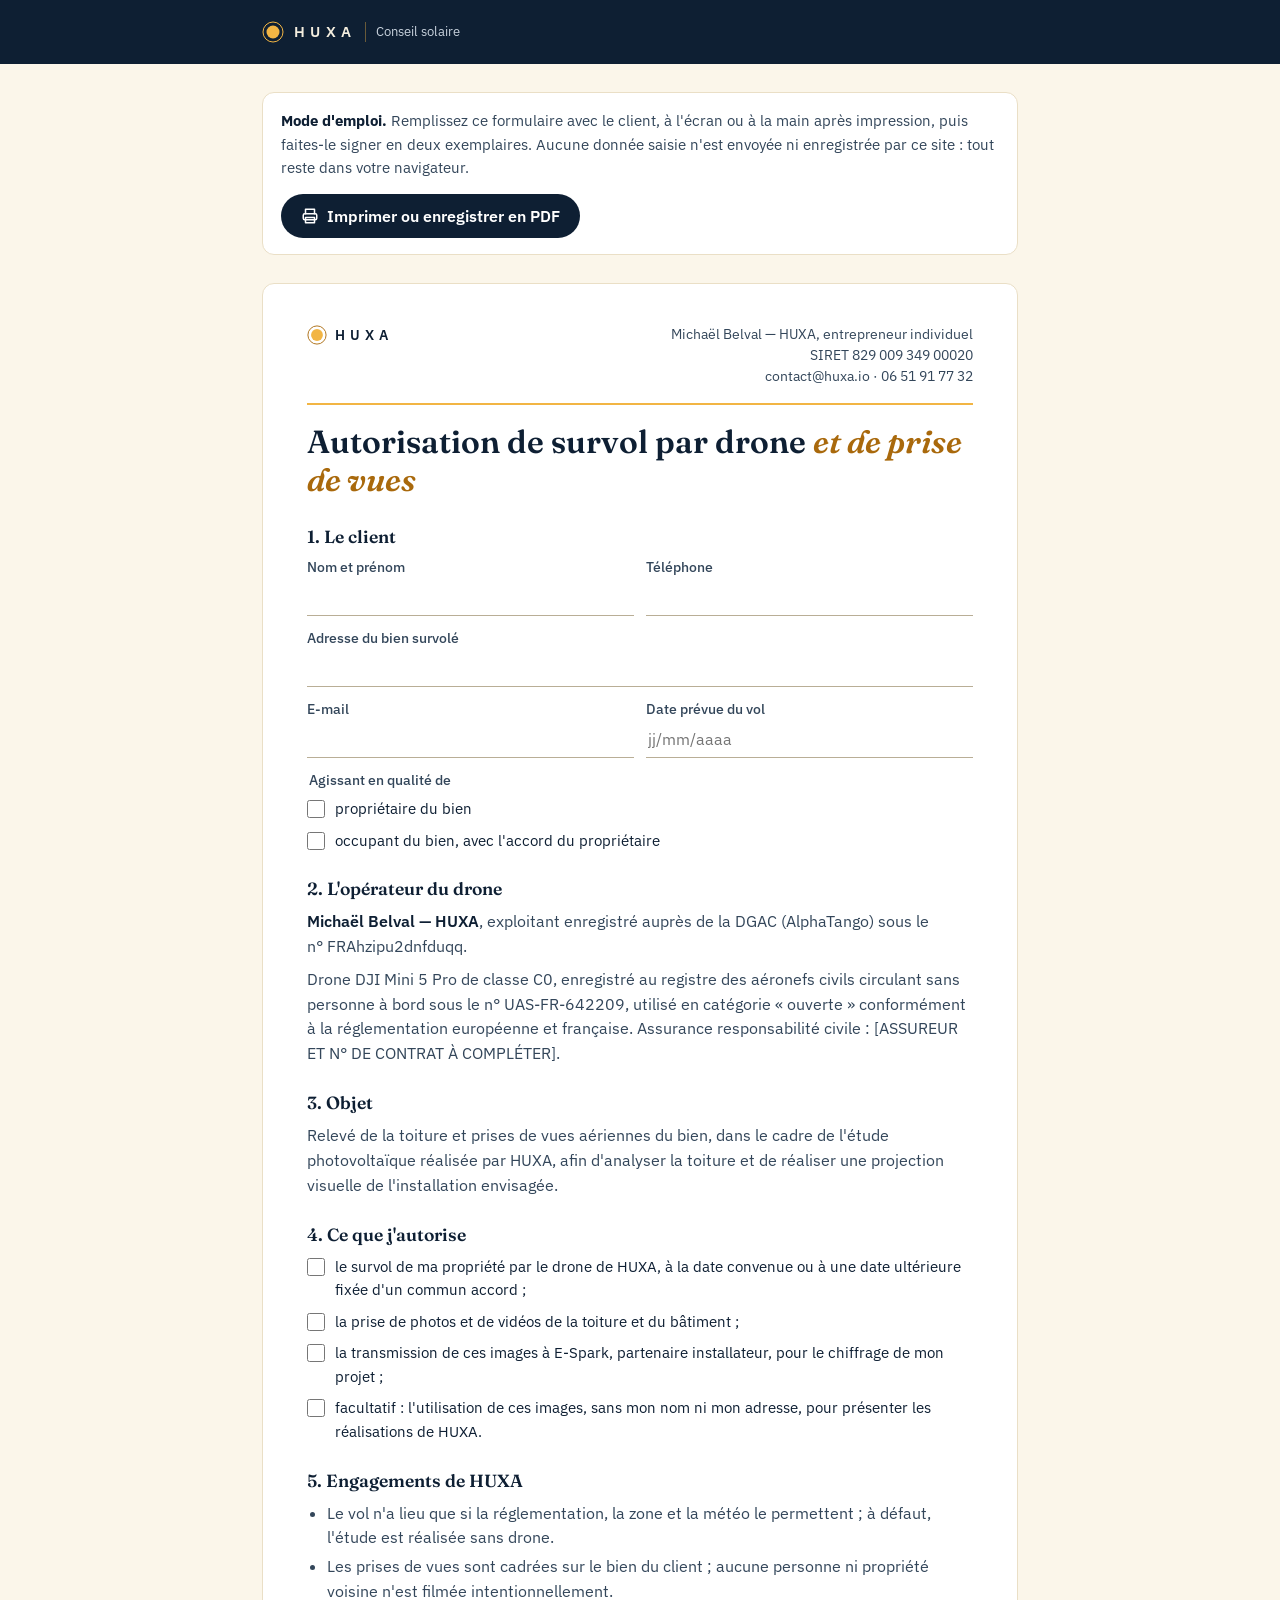
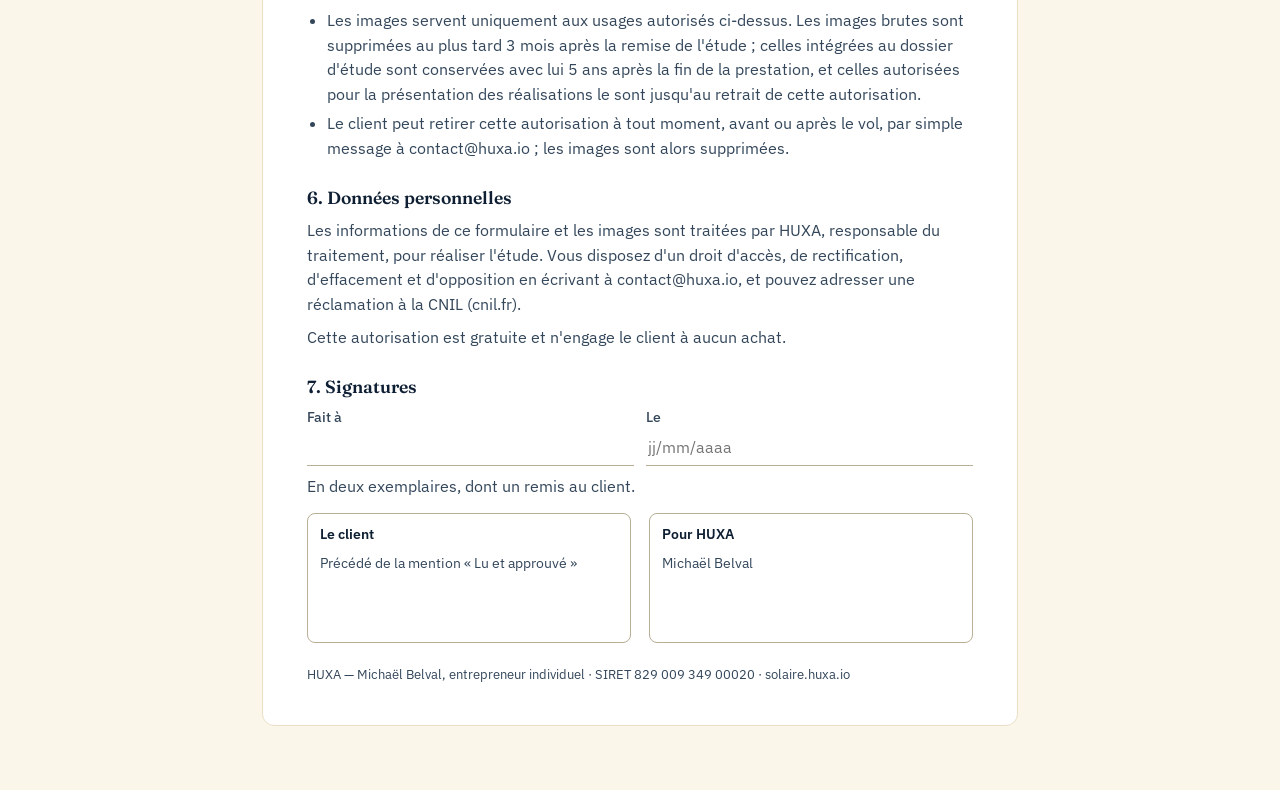
==== autorisation-drone.html @ b0382072 "Site HUXA — conseil photovoltaïque (solaire.huxa.io) Landing page, mentions légales, formulaire d'au" ====
<!doctype html>
<html lang="fr">
<head>
<meta charset="utf-8">
<meta name="viewport" content="width=device-width, initial-scale=1">
<title>Autorisation de survol par drone – HUXA</title>
<meta name="robots" content="noindex, nofollow">
<meta name="theme-color" content="#0E1F33">
<link rel="icon" href="favicon.svg" type="image/svg+xml">
<link rel="preconnect" href="https://fonts.googleapis.com">
<link rel="preconnect" href="https://fonts.gstatic.com" crossorigin>
<link rel="stylesheet" href="https://fonts.googleapis.com/css2?family=Fraunces:ital,opsz,wght@0,9..144,600;1,9..144,600&family=IBM+Plex+Sans:wght@400;500;600&display=swap">
<style>
:root{
  --nuit:#0E1F33;--or:#F2B544;--or-fonce:#A9690C;--creme:#FBF6EA;
  --texte:#0E1F33;--texte2:#33465A;--clair:#F4EEDF;--clair2:#C9D3DE;--ligne:#B9AE96;
  --serif:"Fraunces",Georgia,"Times New Roman",serif;
  --sans:"IBM Plex Sans",system-ui,-apple-system,"Segoe UI",Roboto,sans-serif;
}
*,*::before,*::after{box-sizing:border-box}
html{-webkit-text-size-adjust:100%}
body{margin:0;background:var(--creme);color:var(--texte);font-family:var(--sans);font-size:1rem;line-height:1.55}
h1,h2{font-family:var(--serif);font-weight:600;line-height:1.2;margin:0}
p{margin:0}
a{color:inherit}
:focus-visible{outline:3px solid var(--or-fonce);outline-offset:2px;border-radius:3px}
.entete :focus-visible{outline-color:var(--or)}
.wrap{width:100%;max-width:820px;margin:0 auto;padding:0 20px}
.logo{display:inline-flex;align-items:center;gap:10px;text-decoration:none;color:var(--clair)}
.logo b{font-weight:600;letter-spacing:.35em;font-size:.95rem;margin-right:-.35em}
.logo small{font-size:.8rem;color:var(--clair2);padding-left:10px;margin-left:4px;border-left:1px solid rgba(242,181,68,.4)}
.entete{background:var(--nuit)}
.entete .wrap{display:flex;align-items:center;min-height:64px}

.aide{margin-top:28px;padding:16px 18px;border-radius:12px;background:#fff;border:1px solid #EADFC6;color:var(--texte2);font-size:.95rem}
.aide strong{color:var(--texte)}
.imprimer{margin-top:14px;display:inline-flex;align-items:center;gap:8px;min-height:44px;padding:10px 20px;border:0;border-radius:999px;background:var(--nuit);color:#fff;font:600 1rem var(--sans);cursor:pointer}
.imprimer:hover{background:#1D3A5A}

.doc{margin:28px 0 64px;padding:28px 22px;background:#fff;border:1px solid #EADFC6;border-radius:12px}
.doc-tete{display:flex;justify-content:space-between;align-items:flex-start;gap:16px;flex-wrap:wrap;padding-bottom:16px;border-bottom:2px solid var(--or)}
.doc-tete .marque{display:flex;align-items:center;gap:8px;font-weight:600;letter-spacing:.35em;font-size:.9rem}
.doc-tete .ref{font-size:.85rem;color:var(--texte2);text-align:right}
h1{font-size:clamp(1.5rem,5.5vw,2rem);margin-top:18px}
h1 em{font-style:italic;color:var(--or-fonce)}
h2{font-size:1.1rem;margin:26px 0 10px}
.doc p,.doc li{color:var(--texte2)}
.doc p+p{margin-top:8px}
.doc strong{color:var(--texte);font-weight:600}
ul.puces{margin:6px 0 0;padding-left:20px}
ul.puces li+li{margin-top:4px}

.champs{display:grid;gap:12px}
.champ{display:grid;gap:2px}
.champ label,.legende{font-size:.85rem;font-weight:500;color:var(--texte2)}
input[type=text],input[type=email],input[type=tel],input[type=date]{width:100%;min-height:36px;padding:4px 2px;border:0;border-bottom:1.5px solid var(--ligne);background:transparent;font:1rem var(--sans);color:var(--texte);border-radius:0}
input:focus{outline:none;border-bottom-color:var(--or-fonce);background:#FDF9EF}
fieldset{border:0;margin:0;padding:0}
.qualite{margin-top:12px}
.exemplaires{margin-top:8px}
.choix{display:grid;gap:8px;margin-top:6px}
.choix label{display:flex;gap:10px;align-items:flex-start;color:var(--texte);font-size:.95rem}
.choix input{width:18px;height:18px;margin:3px 0 0;flex:none;accent-color:var(--or-fonce)}

.signatures{display:grid;gap:18px;margin-top:14px}
.sign{border:1.5px solid var(--ligne);border-radius:8px;padding:10px 12px;min-height:130px}
.sign p{font-size:.85rem}
.sign .qui{font-weight:600;color:var(--texte)}
.pied-doc{margin-top:22px;font-size:.8rem;color:var(--texte2)}

@media (min-width:600px){
  .wrap{padding:0 32px}
  .doc{padding:40px 44px}
  .champs.deux{grid-template-columns:1fr 1fr}
  .champ.large{grid-column:1 / -1}
  .signatures{grid-template-columns:1fr 1fr}
}

@media print{
  @page{size:A4;margin:9mm 12mm}
  body{background:#fff;font-size:9.5pt;line-height:1.35}
  ::placeholder{color:transparent}
  .entete,.aide,.no-print,.pied-doc{display:none!important}
  .wrap{max-width:none;padding:0}
  .doc{margin:0;padding:0;border:0;border-radius:0}
  h1{font-size:15pt;margin-top:8px}
  h2{font-size:10.5pt;margin:7px 0 3px;break-after:avoid}
  .doc-tete{padding-bottom:8px}
  .doc p+p{margin-top:4px}
  ul.puces li+li{margin-top:1px}
  .champs.deux{grid-template-columns:1fr 1fr}
  .champ.large{grid-column:1 / -1}
  .champs{gap:3px 14px}
  .qualite{margin-top:6px}
  .choix label{line-height:1.3}
  .exemplaires{margin-top:4px}
  input[type=text],input[type=email],input[type=tel],input[type=date]{min-height:20px;padding:1px 2px;font-size:9.5pt}
  .choix{gap:2px}
  .choix label{font-size:9pt}
  .choix input{width:14px;height:14px;margin-top:1px}
  .signatures{grid-template-columns:1fr 1fr;break-inside:avoid}
  .sign{min-height:26mm;padding:6px 10px}
  .pied-doc{margin-top:10px}
  .doc-tete{-webkit-print-color-adjust:exact;print-color-adjust:exact}
}
</style>
</head>
<body>
<header class="entete">
  <div class="wrap">
    <a class="logo" href="./" aria-label="HUXA, conseil solaire — accueil">
      <svg width="22" height="22" viewBox="0 0 22 22" aria-hidden="true" focusable="false"><circle cx="11" cy="11" r="10" fill="none" stroke="#F2B544" stroke-width="1"/><circle cx="11" cy="11" r="6.5" fill="#F2B544"/></svg>
      <b>HUXA</b><small>Conseil solaire</small>
    </a>
  </div>
</header>

<main class="wrap">
  <div class="aide">
    <p><strong>Mode d'emploi.</strong> Remplissez ce formulaire avec le client, à l'écran ou à la main après impression, puis faites-le signer en deux exemplaires. Aucune donnée saisie n'est envoyée ni enregistrée par ce site&nbsp;: tout reste dans votre navigateur.</p>
    <button type="button" class="imprimer" onclick="window.print()">
      <svg width="18" height="18" viewBox="0 0 24 24" fill="none" stroke="currentColor" stroke-width="2" stroke-linecap="round" stroke-linejoin="round" aria-hidden="true" focusable="false"><path d="M6 9V3h12v6"/><rect x="3" y="9" width="18" height="8" rx="2"/><path d="M6 14h12v7H6z"/></svg>
      Imprimer ou enregistrer en PDF
    </button>
  </div>

  <article class="doc" aria-labelledby="titre-doc">
    <div class="doc-tete">
      <div class="marque">
        <svg width="20" height="20" viewBox="0 0 22 22" aria-hidden="true" focusable="false"><circle cx="11" cy="11" r="10" fill="none" stroke="#A9690C" stroke-width="1"/><circle cx="11" cy="11" r="6.5" fill="#F2B544"/></svg>
        HUXA
      </div>
      <p class="ref">Michaël Belval — HUXA, entrepreneur individuel<br>SIRET 829 009 349 00020<br>contact@huxa.io · 06 51 91 77 32</p>
    </div>

    <h1 id="titre-doc">Autorisation de survol par drone <em>et de prise de vues</em></h1>

    <form onsubmit="return false" aria-label="Autorisation de survol par drone">
      <h2>1. Le client</h2>
      <div class="champs deux">
        <div class="champ"><label for="nom">Nom et prénom</label><input type="text" id="nom" autocomplete="off"></div>
        <div class="champ"><label for="tel">Téléphone</label><input type="tel" id="tel" autocomplete="off"></div>
        <div class="champ large"><label for="adresse">Adresse du bien survolé</label><input type="text" id="adresse" autocomplete="off"></div>
        <div class="champ"><label for="mail">E-mail</label><input type="email" id="mail" autocomplete="off"></div>
        <div class="champ"><label for="date-vol">Date prévue du vol</label><input type="text" id="date-vol" placeholder="jj/mm/aaaa" autocomplete="off"></div>
      </div>
      <fieldset class="qualite">
        <legend class="legende">Agissant en qualité de</legend>
        <div class="choix">
          <label><input type="checkbox" name="qualite"> propriétaire du bien</label>
          <label><input type="checkbox" name="qualite"> occupant du bien, avec l'accord du propriétaire</label>
        </div>
      </fieldset>

      <h2>2. L'opérateur du drone</h2>
      <p><strong>Michaël Belval — HUXA</strong>, exploitant enregistré auprès de la DGAC (AlphaTango) sous le n°&nbsp;FRAhzipu2dnfduqq.</p>
      <p>Drone DJI Mini 5 Pro de classe C0, enregistré au registre des aéronefs civils circulant sans personne à bord sous le n°&nbsp;UAS-FR-642209, utilisé en catégorie «&nbsp;ouverte&nbsp;» conformément à la réglementation européenne et française. Assurance responsabilité civile&nbsp;: [ASSUREUR ET N° DE CONTRAT À COMPLÉTER].</p>

      <h2>3. Objet</h2>
      <p>Relevé de la toiture et prises de vues aériennes du bien, dans le cadre de l'étude photovoltaïque réalisée par HUXA, afin d'analyser la toiture et de réaliser une projection visuelle de l'installation envisagée.</p>

      <h2>4. Ce que j'autorise</h2>
      <div class="choix">
        <label><input type="checkbox"> le survol de ma propriété par le drone de HUXA, à la date convenue ou à une date ultérieure fixée d'un commun accord&nbsp;;</label>
        <label><input type="checkbox"> la prise de photos et de vidéos de la toiture et du bâtiment&nbsp;;</label>
        <label><input type="checkbox"> la transmission de ces images à E-Spark, partenaire installateur, pour le chiffrage de mon projet&nbsp;;</label>
        <label><input type="checkbox"> <span>facultatif&nbsp;: l'utilisation de ces images, sans mon nom ni mon adresse, pour présenter les réalisations de HUXA.</span></label>
      </div>

      <h2>5. Engagements de HUXA</h2>
      <ul class="puces">
        <li>Le vol n'a lieu que si la réglementation, la zone et la météo le permettent&nbsp;; à défaut, l'étude est réalisée sans drone.</li>
        <li>Les prises de vues sont cadrées sur le bien du client&nbsp;; aucune personne ni propriété voisine n'est filmée intentionnellement.</li>
        <li>Les images servent uniquement aux usages autorisés ci-dessus. Les images brutes sont supprimées au plus tard 3&nbsp;mois après la remise de l'étude&nbsp;; celles intégrées au dossier d'étude sont conservées avec lui 5&nbsp;ans après la fin de la prestation, et celles autorisées pour la présentation des réalisations le sont jusqu'au retrait de cette autorisation.</li>
        <li>Le client peut retirer cette autorisation à tout moment, avant ou après le vol, par simple message à contact@huxa.io&nbsp;; les images sont alors supprimées.</li>
      </ul>

      <h2>6. Données personnelles</h2>
      <p>Les informations de ce formulaire et les images sont traitées par HUXA, responsable du traitement, pour réaliser l'étude. Vous disposez d'un droit d'accès, de rectification, d'effacement et d'opposition en écrivant à contact@huxa.io, et pouvez adresser une réclamation à la CNIL (cnil.fr).</p>
      <p>Cette autorisation est gratuite et n'engage le client à aucun achat.</p>

      <h2>7. Signatures</h2>
      <div class="champs deux">
        <div class="champ"><label for="lieu">Fait à</label><input type="text" id="lieu" autocomplete="off"></div>
        <div class="champ"><label for="date-sign">Le</label><input type="text" id="date-sign" placeholder="jj/mm/aaaa" autocomplete="off"></div>
      </div>
      <p class="exemplaires">En deux exemplaires, dont un remis au client.</p>
      <div class="signatures">
        <div class="sign"><p class="qui">Le client</p><p>Précédé de la mention «&nbsp;Lu et approuvé&nbsp;»</p></div>
        <div class="sign"><p class="qui">Pour HUXA</p><p>Michaël Belval</p></div>
      </div>
    </form>

    <p class="pied-doc">HUXA — Michaël Belval, entrepreneur individuel · SIRET 829 009 349 00020 · solaire.huxa.io</p>
  </article>
</main>
</body>
</html>
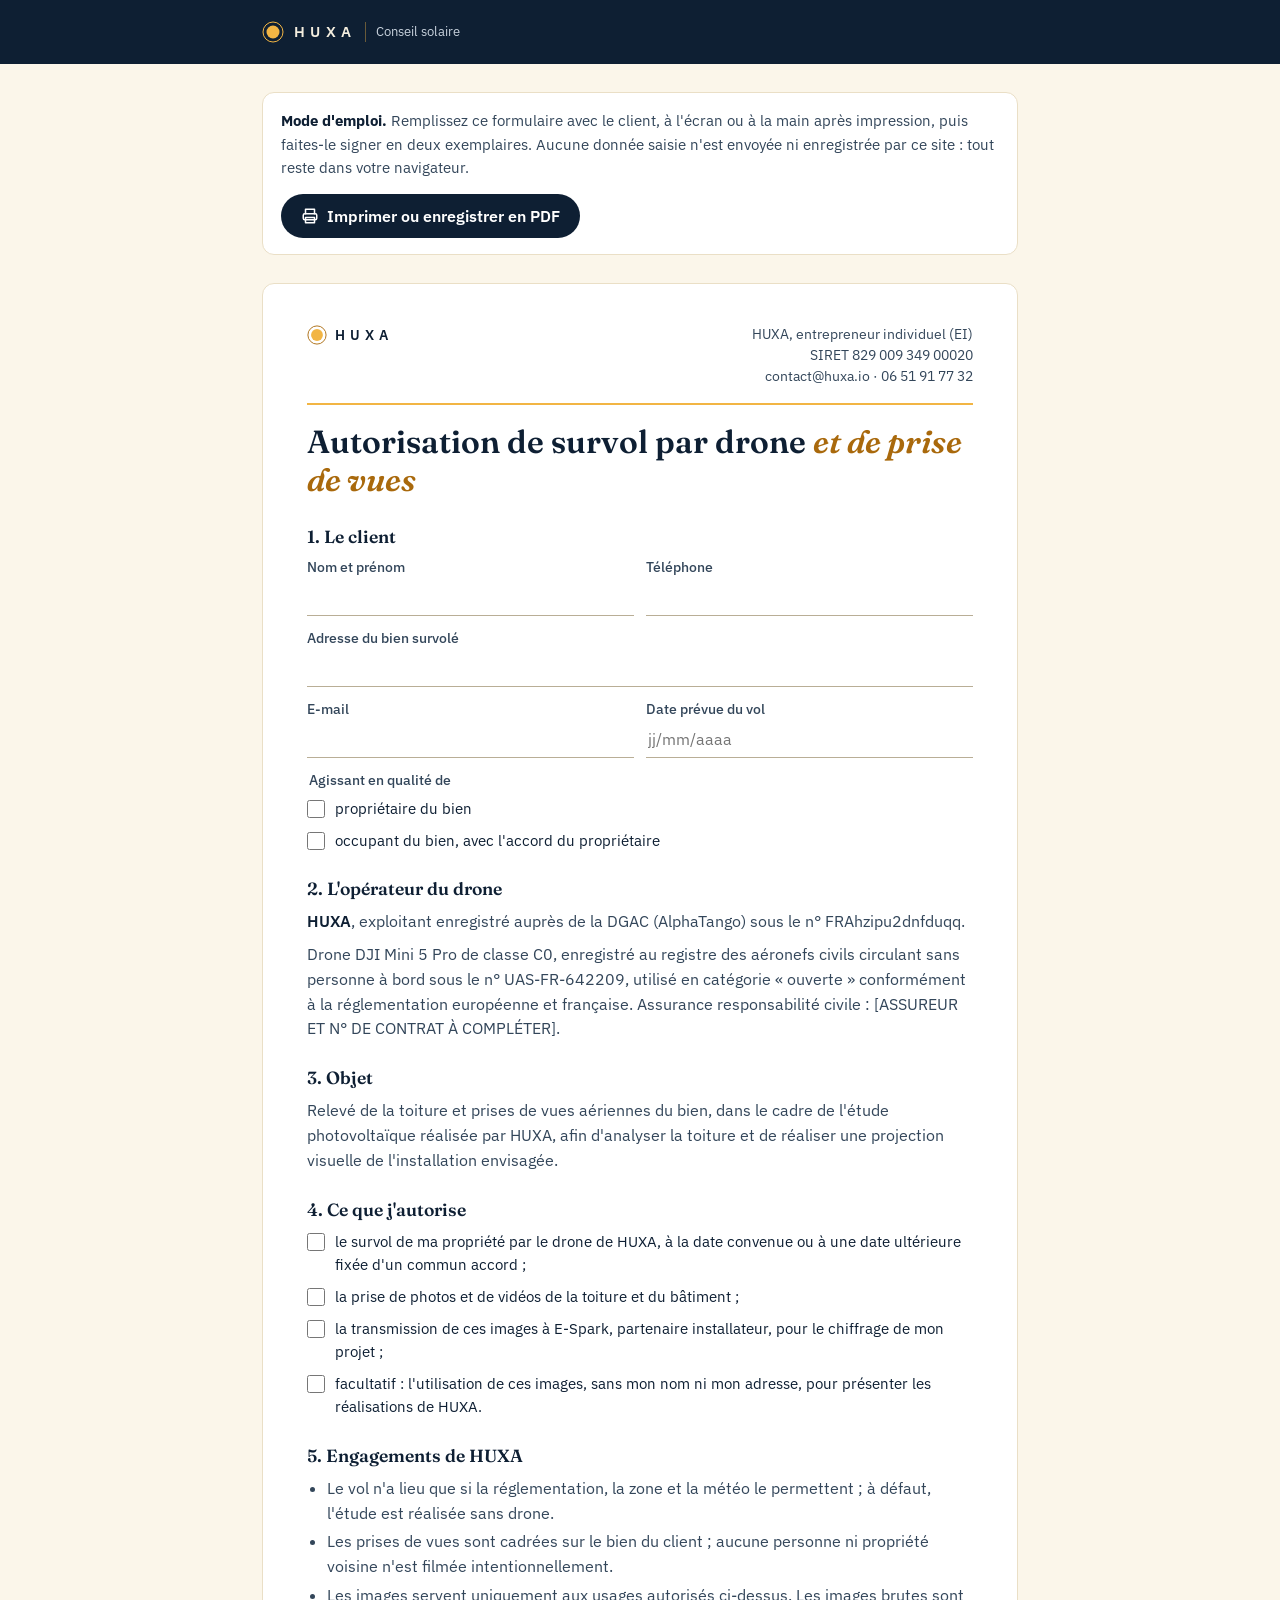
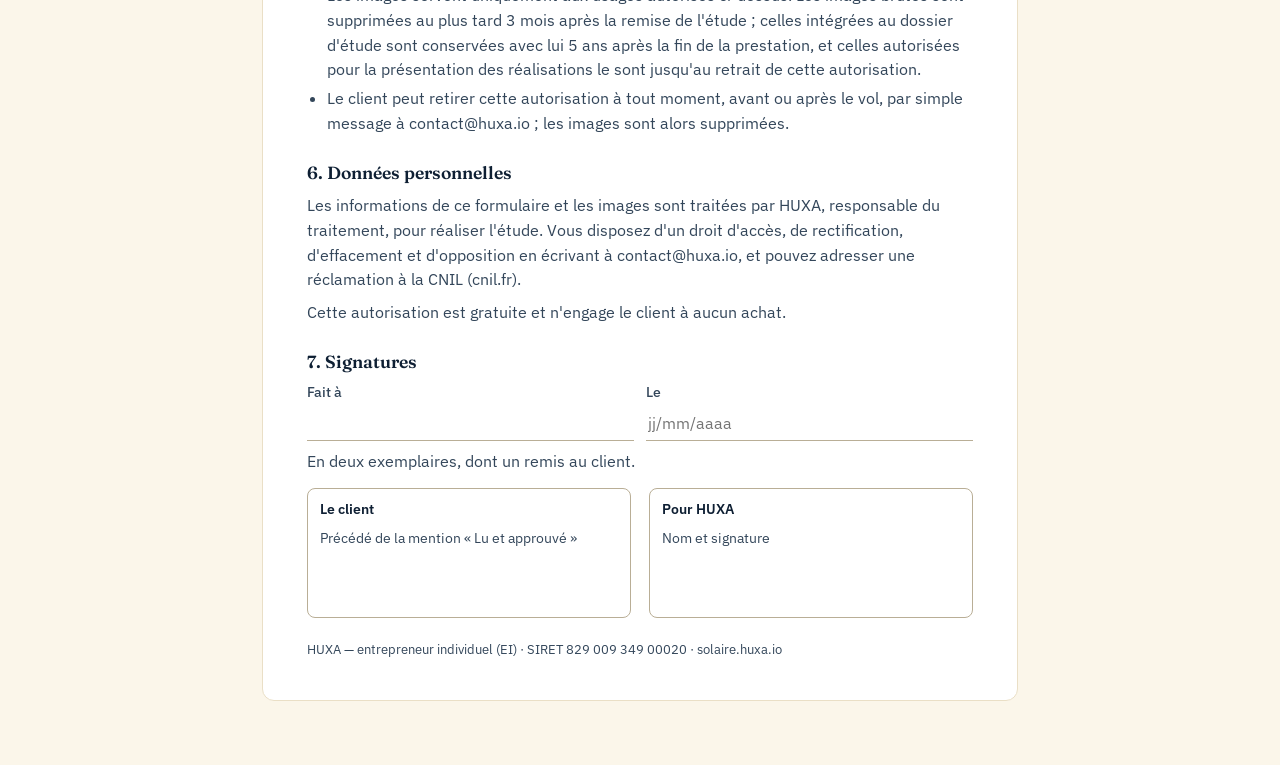
==== commit c7d52ca9: "Mentions légales et autorisation drone : nom commercial HUXA seul Co-Authored-By: Claude Opus 5.5 <n" ====
--- a/autorisation-drone.html
+++ b/autorisation-drone.html
@@ -130,7 +130,7 @@
         <svg width="20" height="20" viewBox="0 0 22 22" aria-hidden="true" focusable="false"><circle cx="11" cy="11" r="10" fill="none" stroke="#A9690C" stroke-width="1"/><circle cx="11" cy="11" r="6.5" fill="#F2B544"/></svg>
         HUXA
       </div>
-      <p class="ref">Michaël Belval — HUXA, entrepreneur individuel<br>SIRET 829 009 349 00020<br>contact@huxa.io · 06 51 91 77 32</p>
+      <p class="ref">HUXA, entrepreneur individuel (EI)<br>SIRET 829 009 349 00020<br>contact@huxa.io · 06 51 91 77 32</p>
     </div>
 
     <h1 id="titre-doc">Autorisation de survol par drone <em>et de prise de vues</em></h1>
@@ -153,7 +153,7 @@
       </fieldset>
 
       <h2>2. L'opérateur du drone</h2>
-      <p><strong>Michaël Belval — HUXA</strong>, exploitant enregistré auprès de la DGAC (AlphaTango) sous le n°&nbsp;FRAhzipu2dnfduqq.</p>
+      <p><strong>HUXA</strong>, exploitant enregistré auprès de la DGAC (AlphaTango) sous le n°&nbsp;FRAhzipu2dnfduqq.</p>
       <p>Drone DJI Mini 5 Pro de classe C0, enregistré au registre des aéronefs civils circulant sans personne à bord sous le n°&nbsp;UAS-FR-642209, utilisé en catégorie «&nbsp;ouverte&nbsp;» conformément à la réglementation européenne et française. Assurance responsabilité civile&nbsp;: [ASSUREUR ET N° DE CONTRAT À COMPLÉTER].</p>
 
       <h2>3. Objet</h2>
@@ -187,11 +187,11 @@
       <p class="exemplaires">En deux exemplaires, dont un remis au client.</p>
       <div class="signatures">
         <div class="sign"><p class="qui">Le client</p><p>Précédé de la mention «&nbsp;Lu et approuvé&nbsp;»</p></div>
-        <div class="sign"><p class="qui">Pour HUXA</p><p>Michaël Belval</p></div>
+        <div class="sign"><p class="qui">Pour HUXA</p><p>Nom et signature</p></div>
       </div>
     </form>
 
-    <p class="pied-doc">HUXA — Michaël Belval, entrepreneur individuel · SIRET 829 009 349 00020 · solaire.huxa.io</p>
+    <p class="pied-doc">HUXA — entrepreneur individuel (EI) · SIRET 829 009 349 00020 · solaire.huxa.io</p>
   </article>
 </main>
 </body>
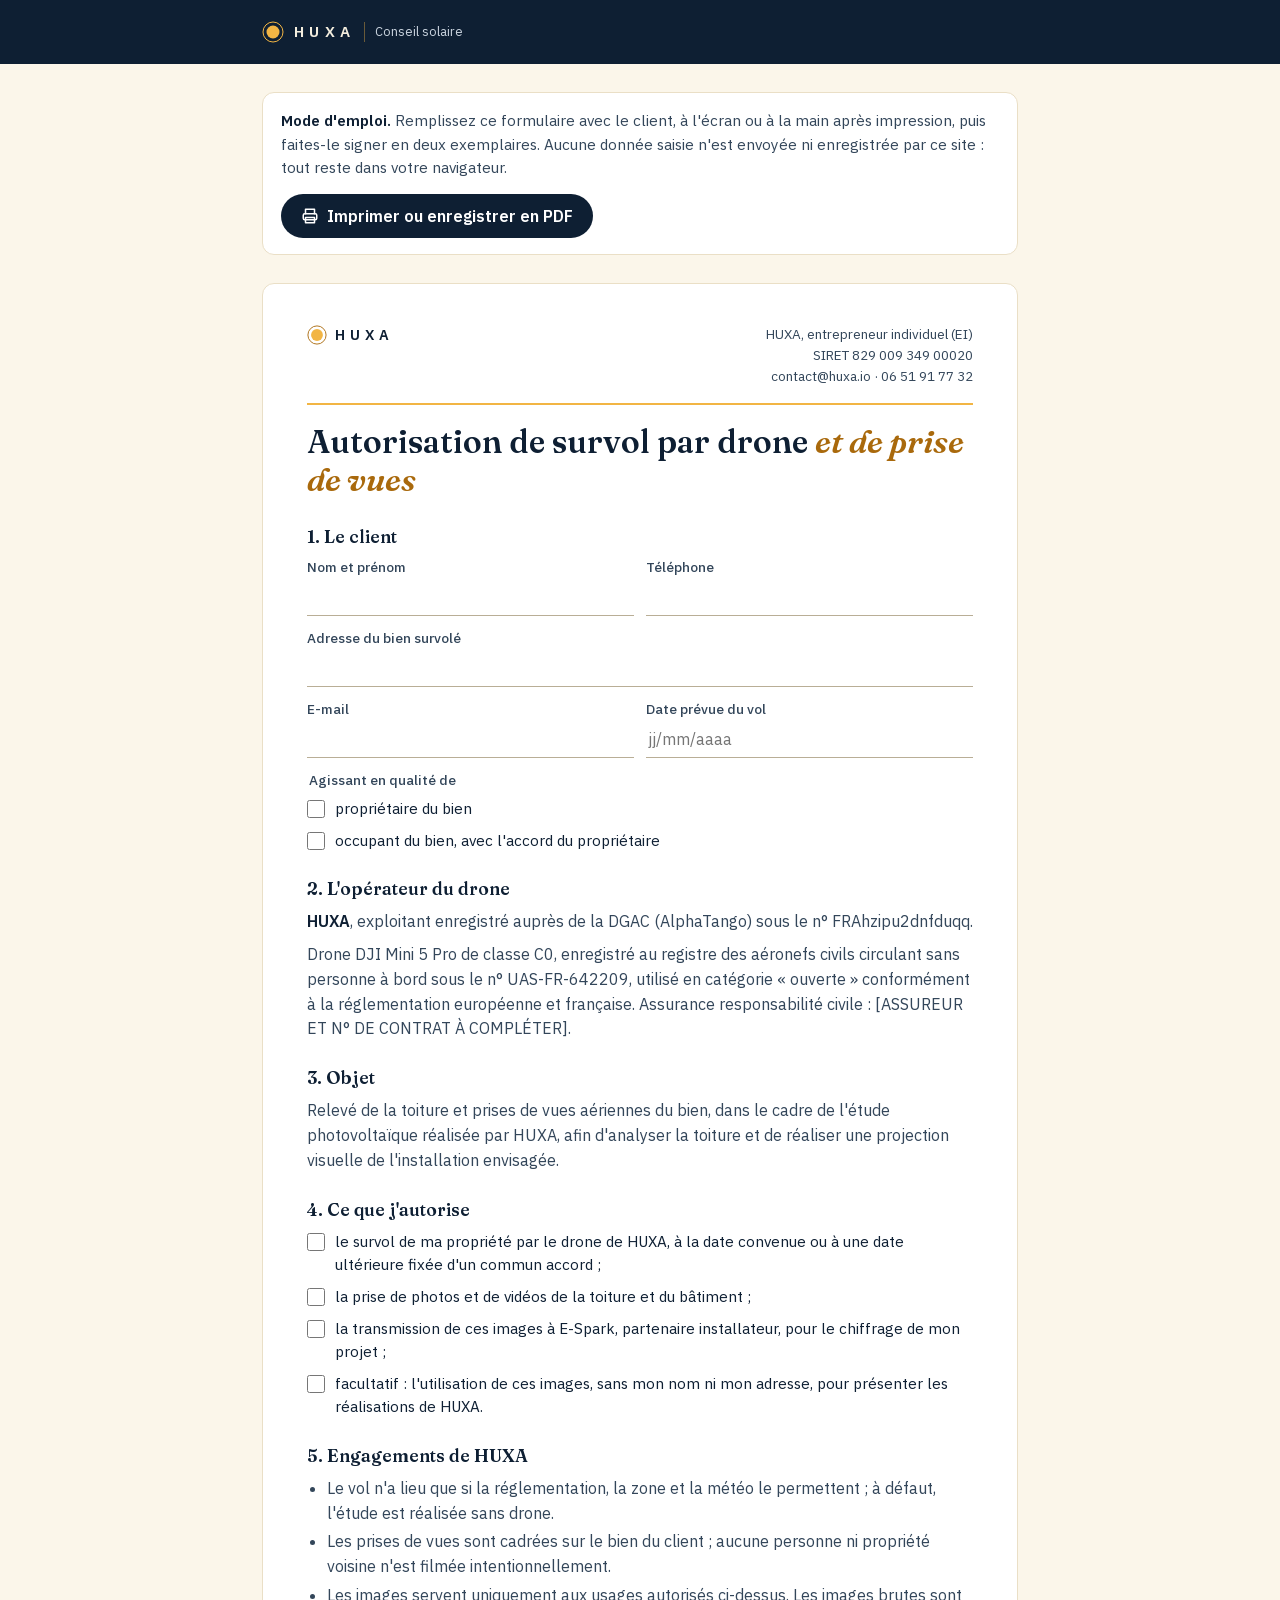
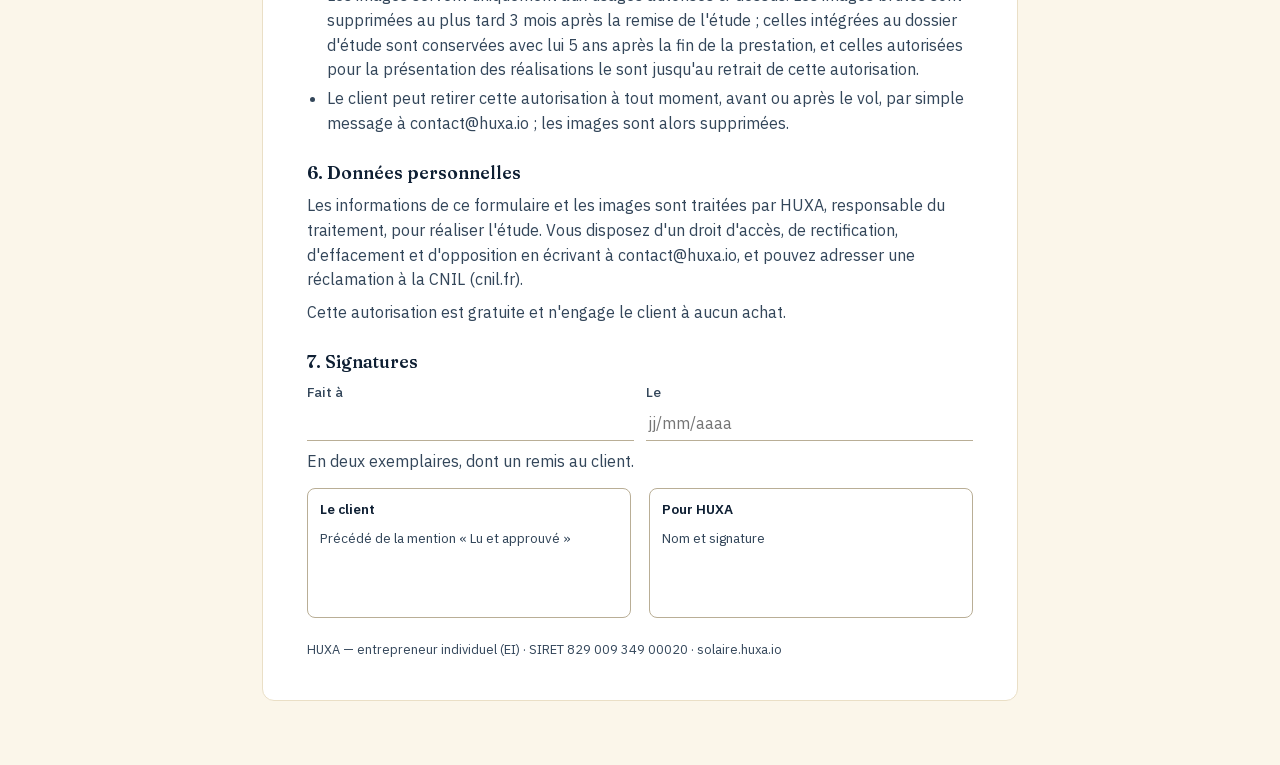
==== commit 48474cfe: "Référencement : FAQ, image de partage, polices hébergées sur le site - Section « Questions fréquente" ====
--- a/autorisation-drone.html
+++ b/autorisation-drone.html
@@ -7,9 +7,7 @@
 <meta name="robots" content="noindex, nofollow">
 <meta name="theme-color" content="#0E1F33">
 <link rel="icon" href="favicon.svg" type="image/svg+xml">
-<link rel="preconnect" href="https://fonts.googleapis.com">
-<link rel="preconnect" href="https://fonts.gstatic.com" crossorigin>
-<link rel="stylesheet" href="https://fonts.googleapis.com/css2?family=Fraunces:ital,opsz,wght@0,9..144,600;1,9..144,600&family=IBM+Plex+Sans:wght@400;500;600&display=swap">
+<link rel="stylesheet" href="fonts/fonts.css">
 <style>
 :root{
   --nuit:#0E1F33;--or:#F2B544;--or-fonce:#A9690C;--creme:#FBF6EA;
--- a/fonts/fonts.css
+++ b/fonts/fonts.css
@@ -0,0 +1,4 @@
+/* Polices hébergées sur le site (sous-ensemble latin), licence SIL Open Font License 1.1 : Fraunces (Undercase Type), IBM Plex Sans (IBM) */
+@font-face{font-family:"Fraunces";font-style:italic;font-weight:600 700;font-display:swap;src:url(fraunces-italic.woff2) format("woff2");unicode-range:U+0000-00FF, U+0131, U+0152-0153, U+02BB-02BC, U+02C6, U+02DA, U+02DC, U+0304, U+0308, U+0329, U+2000-206F, U+20AC, U+2122, U+2191, U+2193, U+2212, U+2215, U+FEFF, U+FFFD}
+@font-face{font-family:"Fraunces";font-style:normal;font-weight:600 700;font-display:swap;src:url(fraunces-normal.woff2) format("woff2");unicode-range:U+0000-00FF, U+0131, U+0152-0153, U+02BB-02BC, U+02C6, U+02DA, U+02DC, U+0304, U+0308, U+0329, U+2000-206F, U+20AC, U+2122, U+2191, U+2193, U+2212, U+2215, U+FEFF, U+FFFD}
+@font-face{font-family:"IBM Plex Sans";font-style:normal;font-weight:400 600;font-display:swap;src:url(ibm-plex-sans.woff2) format("woff2");unicode-range:U+0000-00FF, U+0131, U+0152-0153, U+02BB-02BC, U+02C6, U+02DA, U+02DC, U+0304, U+0308, U+0329, U+2000-206F, U+20AC, U+2122, U+2191, U+2193, U+2212, U+2215, U+FEFF, U+FFFD}
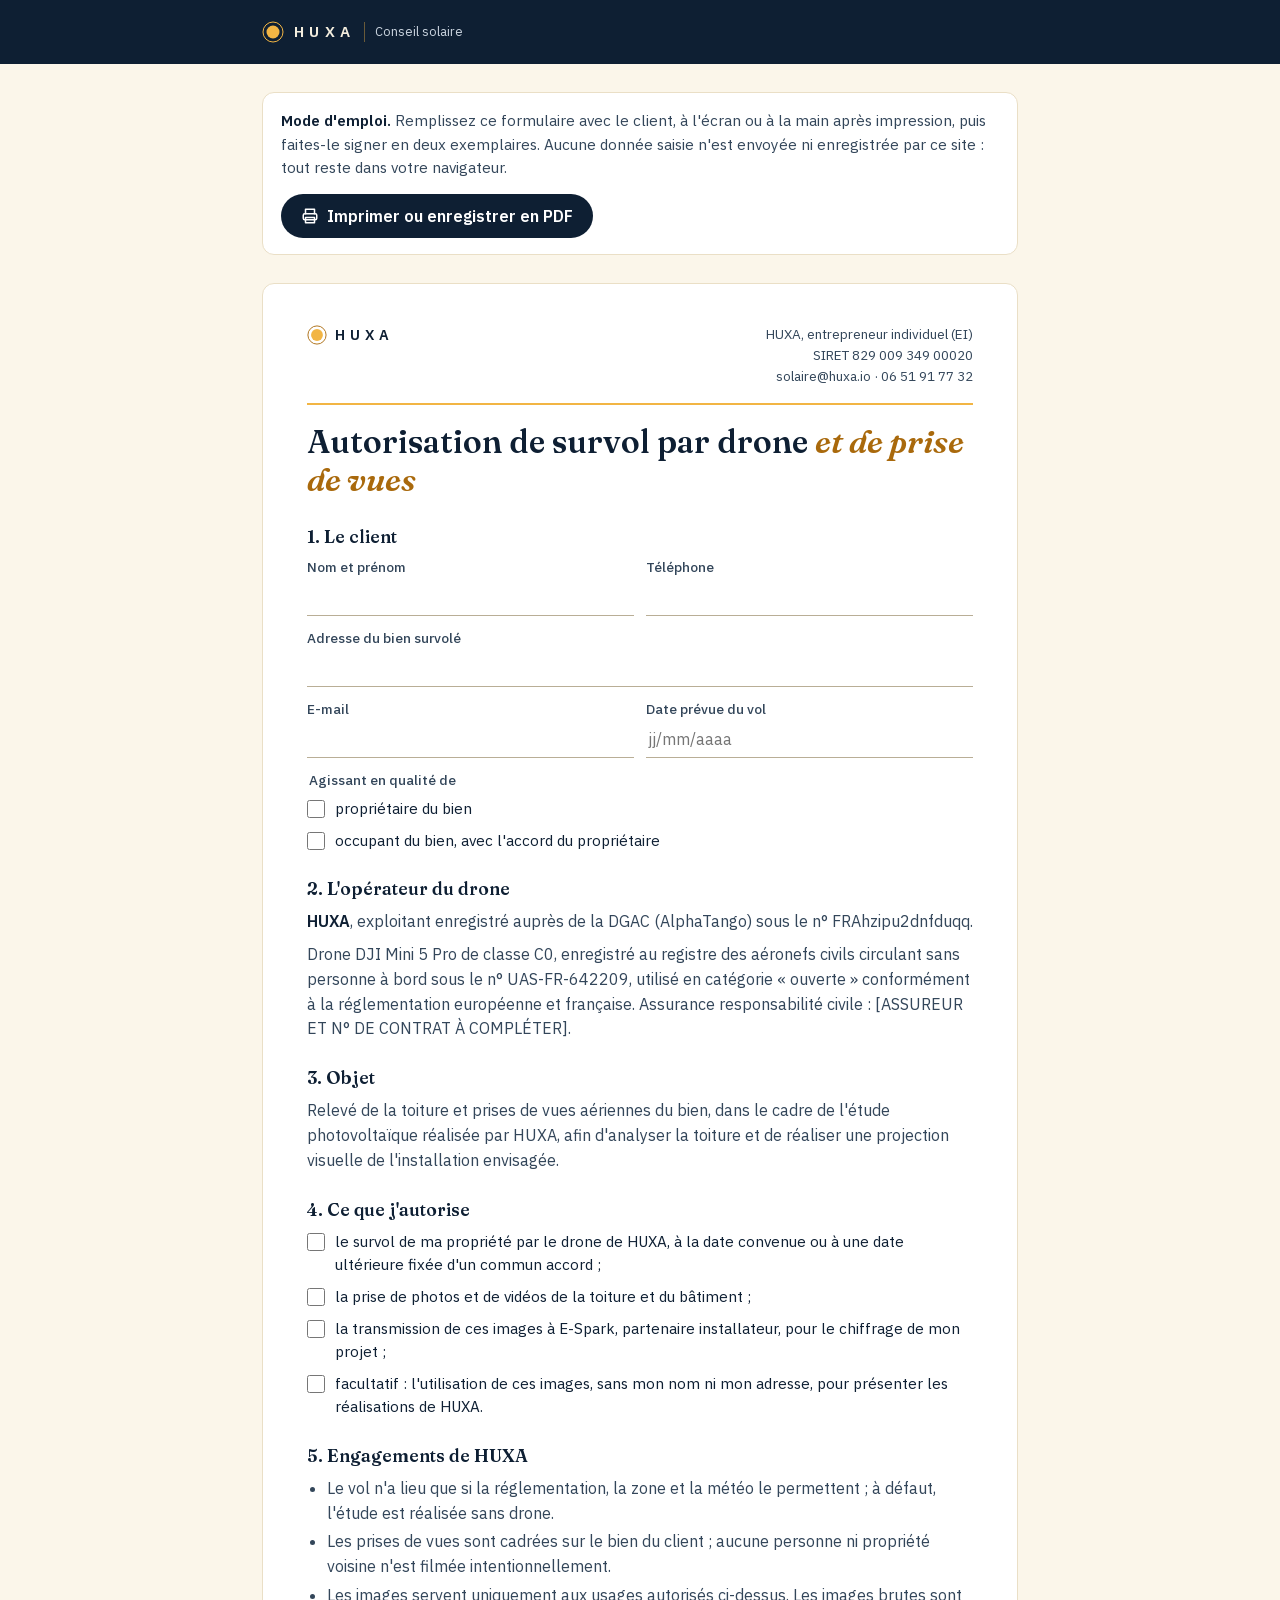
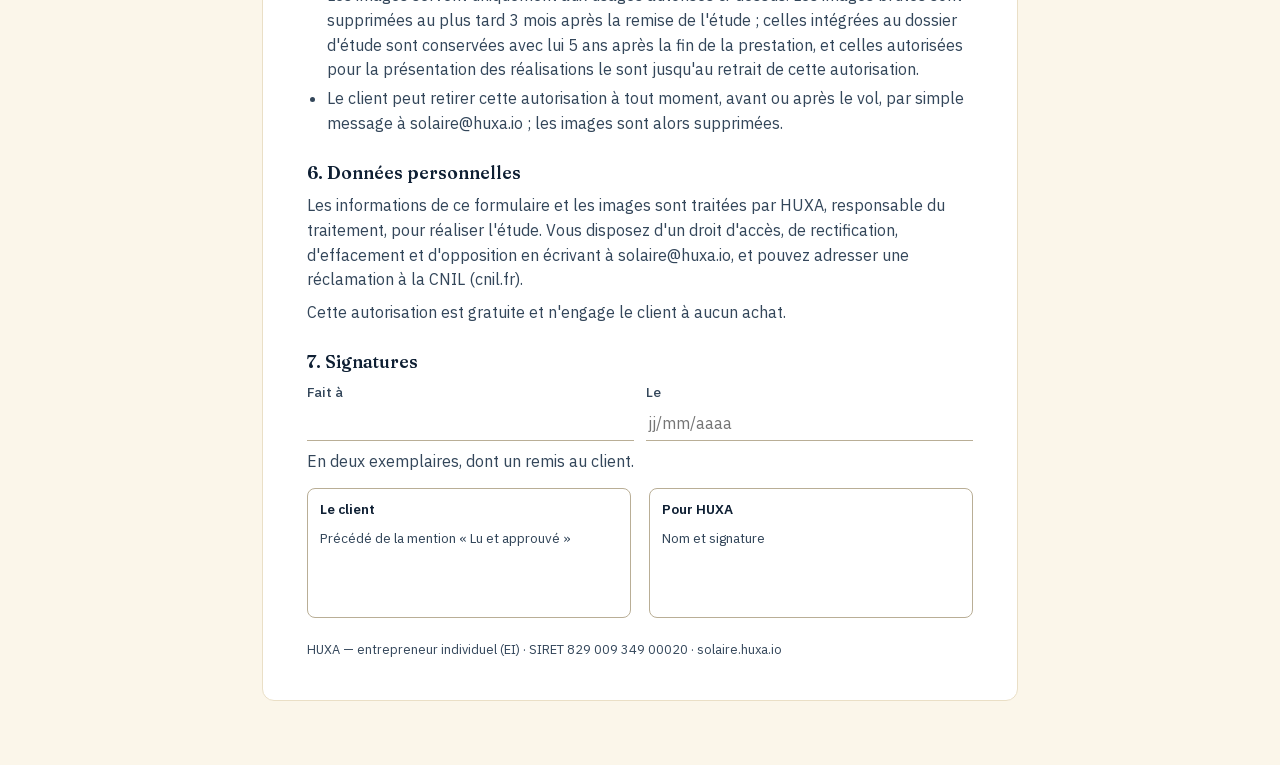
==== commit b7379c28: "Adresse de contact : solaire@huxa.io, boîte dédiée à l'activité solaire Co-Authored-By: Claude Opus " ====
--- a/autorisation-drone.html
+++ b/autorisation-drone.html
@@ -128,7 +128,7 @@
         <svg width="20" height="20" viewBox="0 0 22 22" aria-hidden="true" focusable="false"><circle cx="11" cy="11" r="10" fill="none" stroke="#A9690C" stroke-width="1"/><circle cx="11" cy="11" r="6.5" fill="#F2B544"/></svg>
         HUXA
       </div>
-      <p class="ref">HUXA, entrepreneur individuel (EI)<br>SIRET 829 009 349 00020<br>contact@huxa.io · 06 51 91 77 32</p>
+      <p class="ref">HUXA, entrepreneur individuel (EI)<br>SIRET 829 009 349 00020<br>solaire@huxa.io · 06 51 91 77 32</p>
     </div>
 
     <h1 id="titre-doc">Autorisation de survol par drone <em>et de prise de vues</em></h1>
@@ -170,11 +170,11 @@
         <li>Le vol n'a lieu que si la réglementation, la zone et la météo le permettent&nbsp;; à défaut, l'étude est réalisée sans drone.</li>
         <li>Les prises de vues sont cadrées sur le bien du client&nbsp;; aucune personne ni propriété voisine n'est filmée intentionnellement.</li>
         <li>Les images servent uniquement aux usages autorisés ci-dessus. Les images brutes sont supprimées au plus tard 3&nbsp;mois après la remise de l'étude&nbsp;; celles intégrées au dossier d'étude sont conservées avec lui 5&nbsp;ans après la fin de la prestation, et celles autorisées pour la présentation des réalisations le sont jusqu'au retrait de cette autorisation.</li>
-        <li>Le client peut retirer cette autorisation à tout moment, avant ou après le vol, par simple message à contact@huxa.io&nbsp;; les images sont alors supprimées.</li>
+        <li>Le client peut retirer cette autorisation à tout moment, avant ou après le vol, par simple message à solaire@huxa.io&nbsp;; les images sont alors supprimées.</li>
       </ul>
 
       <h2>6. Données personnelles</h2>
-      <p>Les informations de ce formulaire et les images sont traitées par HUXA, responsable du traitement, pour réaliser l'étude. Vous disposez d'un droit d'accès, de rectification, d'effacement et d'opposition en écrivant à contact@huxa.io, et pouvez adresser une réclamation à la CNIL (cnil.fr).</p>
+      <p>Les informations de ce formulaire et les images sont traitées par HUXA, responsable du traitement, pour réaliser l'étude. Vous disposez d'un droit d'accès, de rectification, d'effacement et d'opposition en écrivant à solaire@huxa.io, et pouvez adresser une réclamation à la CNIL (cnil.fr).</p>
       <p>Cette autorisation est gratuite et n'engage le client à aucun achat.</p>
 
       <h2>7. Signatures</h2>
